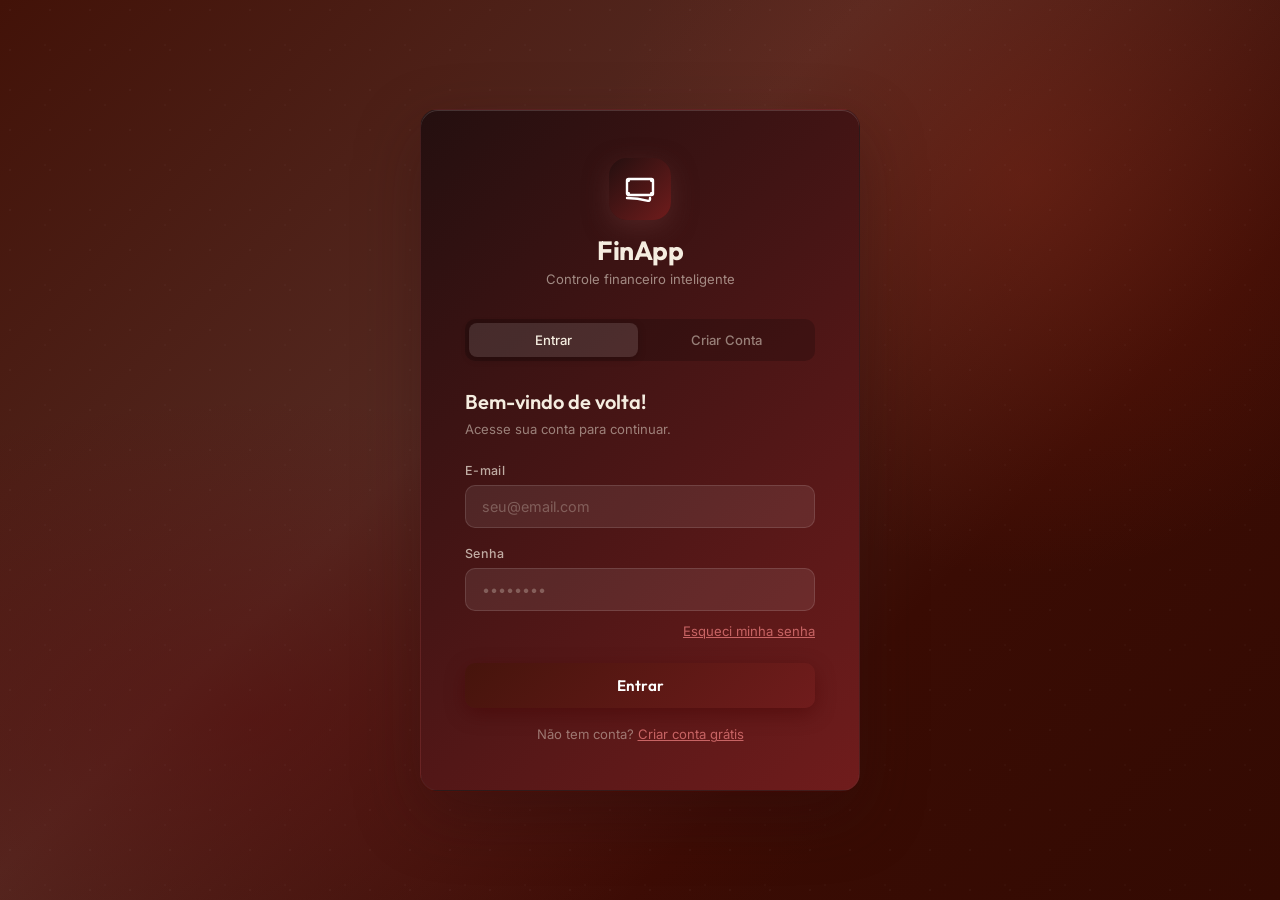
==== index.html @ e42368b8 "primeiro commit" ====
<!DOCTYPE html>
<html lang="pt-BR">
<head>
  <meta charset="UTF-8" />
  <meta name="viewport" content="width=device-width, initial-scale=1.0" />
  <title>FinApp | Entrar</title>
  <meta name="description" content="Gerencie suas finanças pessoais com facilidade. Faça login ou crie sua conta no FinApp." />
  <link rel="shortcut icon" href="favicon-16x16.png" type="image/x-icon">
  <link rel="stylesheet" href="css/auth.css" />
</head>
<body>

<div class="auth-bg"></div>

<div class="auth-wrapper">
  <div class="auth-card">

    <!-- Logo -->
    <div class="auth-logo">
      <div class="auth-logo-icon">
        <svg xmlns="http://www.w3.org/2000/svg" fill="none" viewBox="0 0 24 24" stroke-width="1.8" stroke="currentColor">
          <path stroke-linecap="round" stroke-linejoin="round"
            d="M2.25 18.75a60.07 60.07 0 0 1 15.797 2.101c.727.198 1.453-.342 1.453-1.096V18.75M3.75 4.5v.75A.75.75 0 0 1 3 6h-.75m0 0v-.375c0-.621.504-1.125 1.125-1.125H20.25M2.25 6v9m18-10.5v.75c0 .414.336.75.75.75h.75m-1.5-1.5h.375c.621 0 1.125.504 1.125 1.125v9.75c0 .621-.504 1.125-1.125 1.125h-.375m1.5-1.5H21a.75.75 0 0 0-.75.75v.75m0 0H3.75m0 0h-.375a1.125 1.125 0 0 1-1.125-1.125V15m1.5 1.5v-.75A.75.75 0 0 0 3 15h-.75" />
        </svg>
      </div>
      <h1>FinApp</h1>
      <p>Controle financeiro inteligente</p>
    </div>

    <!-- Tabs Login / Cadastro -->
    <div class="auth-tabs" id="authTabs">
      <button class="auth-tab-btn active" id="tabLogin" onclick="switchTab('login')">Entrar</button>
      <button class="auth-tab-btn" id="tabSignup" onclick="switchTab('signup')">Criar Conta</button>
    </div>

    <!-- Alert global -->
    <div class="alert-msg" id="alertMsg"></div>

    <!-- ============ VIEW: LOGIN ============ -->
    <div class="auth-view active" id="viewLogin">
      <h2>Bem-vindo de volta!</h2>
      <p class="subtitle">Acesse sua conta para continuar.</p>

      <form id="formLogin" novalidate>
        <div class="form-group">
          <label for="loginEmail">E-mail</label>
          <input class="form-input" type="email" id="loginEmail" placeholder="seu@email.com" autocomplete="email" required />
        </div>
        <div class="form-group">
          <label for="loginPassword">Senha</label>
          <input class="form-input" type="password" id="loginPassword" placeholder="••••••••" autocomplete="current-password" required />
        </div>

        <div class="form-footer" style="text-align:right; margin-top:-6px; margin-bottom:18px;">
          <button type="button" class="btn-link" onclick="switchTab('reset')">Esqueci minha senha</button>
        </div>

        <button class="btn-primary" type="submit" id="btnLogin">Entrar</button>
      </form>

      <div class="form-footer">
        Não tem conta?
        <button class="btn-link" onclick="switchTab('signup')">Criar conta grátis</button>
      </div>
    </div>

    <!-- ============ VIEW: CADASTRO ============ -->
    <div class="auth-view" id="viewSignup">
      <h2>Criar conta</h2>
      <p class="subtitle">Preencha os dados abaixo para começar.</p>

      <form id="formSignup" novalidate>
        <div class="form-group">
          <label for="signupName">Nome completo</label>
          <input class="form-input" type="text" id="signupName" placeholder="Pedro Leitão" autocomplete="name" required />
        </div>
        <div class="form-group">
          <label for="signupEmail">E-mail</label>
          <input class="form-input" type="email" id="signupEmail" placeholder="seu@email.com" autocomplete="email" required />
        </div>
        <div class="form-group">
          <label for="signupPassword">Senha</label>
          <input class="form-input" type="password" id="signupPassword" placeholder="Mínimo 6 caracteres" autocomplete="new-password" required />
          <div class="pwd-strength" id="pwdStrength">
            <div class="pwd-strength-bar"><div class="pwd-strength-fill" id="pwdFill"></div></div>
            <div class="pwd-strength-label" id="pwdLabel"></div>
          </div>
        </div>
        <div class="form-group">
          <label for="signupConfirm">Confirmar senha</label>
          <input class="form-input" type="password" id="signupConfirm" placeholder="Repita a senha" autocomplete="new-password" required />
        </div>

        <button class="btn-primary" type="submit" id="btnSignup">Criar conta</button>
      </form>

      <div class="form-footer">
        Já tem conta?
        <button class="btn-link" onclick="switchTab('login')">Entrar</button>
      </div>
    </div>

    <!-- ============ VIEW: RESET DE SENHA ============ -->
    <div class="auth-view" id="viewReset">
      <h2>Redefinir senha</h2>
      <p class="subtitle">Digite seu e-mail e enviaremos um link para criar uma nova senha.</p>

      <form id="formReset" novalidate>
        <div class="form-group">
          <label for="resetEmail">E-mail</label>
          <input class="form-input" type="email" id="resetEmail" placeholder="seu@email.com" autocomplete="email" required />
        </div>
        <button class="btn-primary" type="submit" id="btnReset">Enviar link de redefinição</button>
      </form>

      <div class="form-footer" style="margin-top:20px;">
        <button class="btn-link" onclick="switchTab('login')">← Voltar para login</button>
      </div>
    </div>

    <!-- ============ VIEW: NOVA SENHA (vindo do link do e-mail) ============ -->
    <div class="auth-view" id="viewNewPwd">
      <h2>Nova senha</h2>
      <p class="subtitle">Digite e confirme sua nova senha.</p>

      <form id="formNewPwd" novalidate>
        <div class="form-group">
          <label for="newPwd">Nova senha</label>
          <input class="form-input" type="password" id="newPwd" placeholder="Mínimo 6 caracteres" required />
          <div class="pwd-strength" id="pwdStrength2">
            <div class="pwd-strength-bar"><div class="pwd-strength-fill" id="pwdFill2"></div></div>
            <div class="pwd-strength-label" id="pwdLabel2"></div>
          </div>
        </div>
        <div class="form-group">
          <label for="newPwdConfirm">Confirmar nova senha</label>
          <input class="form-input" type="password" id="newPwdConfirm" placeholder="Repita a nova senha" required />
        </div>
        <button class="btn-primary" type="submit" id="btnNewPwd">Salvar nova senha</button>
      </form>
    </div>

  </div><!-- /auth-card -->
</div><!-- /auth-wrapper -->

<script type="module" src="js/auth.js"></script>

</body>
</html>
---- css/auth.css ----
/* ============================================================
   AUTH.CSS — Estilos da tela de autenticação
   ============================================================ */

@import url('https://fonts.googleapis.com/css2?family=Outfit:wght@300;400;500;600;700;800&family=Inter:wght@300;400;500;600&display=swap');

/* ---------- Reset & Base ---------- */
*, *::before, *::after { box-sizing: border-box; margin: 0; padding: 0; }

:root {
  --brown-dark:   #46140c;
  --brown-mid:    #7e2715;
  --brown-light:  #aa4f3c;
  --cream:        #f5ede0;
  --cream-dark:   #ecdcc8;
  --entrada:      #27ae60;
  --saida:        #e74c3c;
  --text-dark:    #1a0f08;
  --text-muted:   #7a5c44;
  --white:        #ffffff;
  --accent:          #240f0f;
  --accent-hover:    #701c1c;
  --shadow:       0 24px 64px rgba(44, 14, 14, 0.35);
  --radius:       18px;
  --radius-sm:    10px;
  --transition:   0.3s cubic-bezier(0.4, 0, 0.2, 1);
}

html, body {
  width: 100%; height: 100%;
  font-family: 'Inter', sans-serif;
  background: var(--brown-dark);
  color: var(--text-dark);
  overflow: hidden;
}

/* ---------- Background ---------- */
.auth-bg {
  position: fixed; inset: 0;
  background:
    radial-gradient(ellipse 80% 60% at 20% 80%, rgba(87, 12, 12, 0.55) 0%, transparent 60%),
    radial-gradient(ellipse 60% 80% at 80% 20%, rgba(146, 40, 21, 0.35) 0%, transparent 55%),
    linear-gradient(135deg, #421208 0%, #552a22 40%, #3a0c04 70%, #330a02 100%);
  z-index: 0;
}

.auth-bg::before {
  content: '';
  position: absolute; inset: 0;
  background-image:
    radial-gradient(circle at 25% 25%, rgba(255,255,255,0.03) 1px, transparent 1px),
    radial-gradient(circle at 75% 75%, rgba(255,255,255,0.02) 1px, transparent 1px);
  background-size: 40px 40px, 60px 60px;
}

/* ---------- Container Central ---------- */
.auth-wrapper {
  position: relative; z-index: 1;
  display: flex; align-items: center; justify-content: center;
  width: 100%; height: 100%;
  padding: 24px;
}

.auth-card {
  width: 100%; max-width: 440px;
  background: linear-gradient(135deg, var(--accent), var(--accent-hover));
  backdrop-filter: blur(32px) saturate(1.6);
  -webkit-backdrop-filter: blur(32px) saturate(1.6);
  border: 1px solid rgba(80, 80, 80, 0.15);
  border-radius: var(--radius);
  box-shadow: var(--shadow), inset 0 1px 0 rgba(255,255,255,0.15);
  padding: 48px 44px;
  animation: cardIn 0.6s cubic-bezier(0.34,1.56,0.64,1) both;
}

@keyframes cardIn {
  from { opacity:0; transform: translateY(32px) scale(0.96); }
  to   { opacity:1; transform: translateY(0) scale(1); }
}

/* ---------- Logo ---------- */
.auth-logo {
  text-align: center; margin-bottom: 32px;
}
.auth-logo-icon {
  width: 62px; height: 62px;
  background: linear-gradient(135deg, var(--accent), var(--accent-hover));
  border-radius: 18px;
  display: flex; align-items: center; justify-content: center;
  margin: 0 auto 14px;
  box-shadow: 0 8px 24px rgba(100, 50, 50, 0.5);
}
.auth-logo-icon svg { width: 32px; height: 32px; color: var(--white); }
.auth-logo h1 {
  font-family: 'Outfit', sans-serif;
  font-size: 1.65rem; font-weight: 700;
  color: var(--cream);
  letter-spacing: -0.5px;
}
.auth-logo p {
  font-size: 0.82rem; color: rgba(245,237,224,0.55);
  margin-top: 4px;
}

/* ---------- Tabs de view ---------- */
.auth-tabs {
  display: flex; gap: 4px;
  background: rgba(0,0,0,0.2);
  border-radius: var(--radius-sm);
  padding: 4px;
  margin-bottom: 28px;
}
.auth-tab-btn {
  flex: 1; padding: 9px;
  background: transparent; border: none;
  border-radius: 8px;
  font-family: 'Inter', sans-serif;
  font-size: 0.82rem; font-weight: 500;
  color: rgba(245,237,224,0.5);
  cursor: pointer;
  transition: var(--transition);
}
.auth-tab-btn.active {
  background: rgba(255,255,255,0.12);
  color: var(--cream);
  box-shadow: 0 2px 8px rgba(0,0,0,0.2);
}

/* ---------- Views ---------- */
.auth-view { display: none; animation: fadeSlide 0.35s ease both; }
.auth-view.active { display: block; }

@keyframes fadeSlide {
  from { opacity: 0; transform: translateX(10px); }
  to   { opacity: 1; transform: translateX(0); }
}

.auth-view h2 {
  font-family: 'Outfit', sans-serif;
  font-size: 1.25rem; font-weight: 600;
  color: var(--cream);
  margin-bottom: 6px;
}
.auth-view .subtitle {
  font-size: 0.82rem; color: rgba(245,237,224,0.5);
  margin-bottom: 24px; line-height: 1.5;
}

/* ---------- Form Groups ---------- */
.form-group { margin-bottom: 18px; }
.form-group label {
  display: block;
  font-size: 0.78rem; font-weight: 500;
  color: rgba(245,237,224,0.7);
  margin-bottom: 7px;
  letter-spacing: 0.3px;
}

.form-input {
  width: 100%;
  padding: 12px 16px;
  background: rgba(255,255,255,0.08);
  border: 1px solid rgba(255,255,255,0.12);
  border-radius: var(--radius-sm);
  font-family: 'Inter', sans-serif;
  font-size: 0.9rem;
  color: var(--cream);
  outline: none;
  transition: var(--transition);
}
.form-input::placeholder { color: rgba(245,237,224,0.28); }
.form-input:focus {
  border-color: rgba(196,168,130,0.6);
  background: rgba(255,255,255,0.13);
  box-shadow: 0 0 0 3px rgba(200, 130, 130, 0.15);
}

/* ---------- Botões ---------- */
.btn-primary {
  width: 100%; padding: 13px;
  background: linear-gradient(135deg, var(--brown-dark), var(--accent-hover));
  border: none; border-radius: var(--radius-sm);
  font-family: 'Outfit', sans-serif;
  font-size: 0.95rem; font-weight: 600;
  color: var(--white);
  cursor: pointer;
  transition: var(--transition);
  box-shadow: 0 6px 20px rgba(67, 3, 3, 0.45);
  margin-top: 6px;
}
.btn-primary:hover {
  transform: translateY(-2px);
  box-shadow: 0 10px 28px rgba(110, 50, 50, 0.5);
  filter: brightness(1.1);
}
.btn-primary:active { transform: translateY(0); }
.btn-primary:disabled {
  opacity: 0.55; cursor: not-allowed;
  transform: none; filter: none;
}

.btn-link {
  background: none; border: none;
  color: rgb(200, 100, 100);
  font-family: 'Inter', sans-serif;
  font-size: 0.82rem; cursor: pointer;
  text-decoration: underline;
  padding: 0; transition: color var(--transition);
}
.btn-link:hover { color: var(--brown-light); }

/* ---------- Extras ---------- */
.form-footer {
  text-align: center; margin-top: 18px;
  font-size: 0.82rem;
  color: rgba(245,237,224,0.45);
}

.alert-msg {
  padding: 11px 16px;
  border-radius: var(--radius-sm);
  font-size: 0.82rem;
  margin-bottom: 18px;
  display: none;
  animation: fadeSlide 0.3s ease;
}
.alert-msg.success {
  display: block;
  background: rgba(39,174,96,0.18);
  border: 1px solid rgba(39,174,96,0.35);
  color: #6ee099;
}
.alert-msg.error {
  display: block;
  background: rgba(231,76,60,0.18);
  border: 1px solid rgba(231,76,60,0.35);
  color: #f1948a;
}
.alert-msg.info {
  display: block;
  background: rgba(196,168,130,0.18);
  border: 1px solid rgba(196,168,130,0.3);
  color: var(--brown-light);
}

.divider {
  display: flex; align-items: center; gap: 12px;
  margin: 20px 0;
  color: rgba(245,237,224,0.25); font-size: 0.75rem;
}
.divider::before, .divider::after {
  content: ''; flex: 1;
  height: 1px; background: rgba(255,255,255,0.1);
}

/* ---------- Loading spinner ---------- */
.spinner {
  width: 18px; height: 18px;
  border: 2px solid rgba(255,255,255,0.3);
  border-top-color: #fff;
  border-radius: 50%;
  display: inline-block;
  animation: spin 0.7s linear infinite;
  vertical-align: middle; margin-right: 8px;
}
@keyframes spin { to { transform: rotate(360deg); } }

/* ---------- Password strength ---------- */
.pwd-strength { margin-top: 8px; }
.pwd-strength-bar {
  height: 3px; border-radius: 2px;
  background: rgba(255,255,255,0.1);
  overflow: hidden;
}
.pwd-strength-fill {
  height: 100%; border-radius: 2px;
  transition: width 0.4s ease, background 0.4s ease;
  width: 0%;
}
.pwd-strength-label {
  font-size: 0.73rem; margin-top: 4px;
  color: rgba(245,237,224,0.4);
}
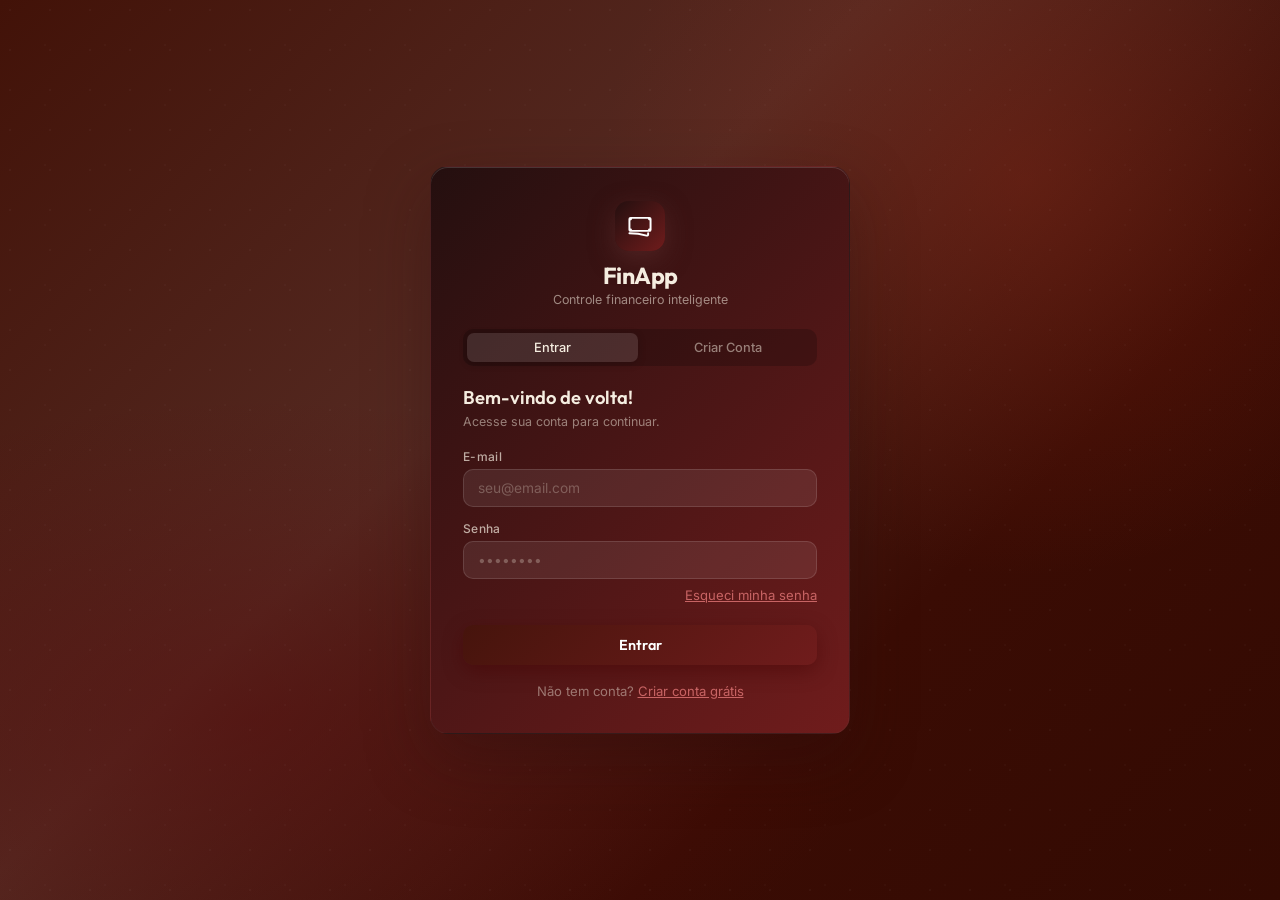
==== commit aa58632a: "chore: otimização do Bootstrap e adição de comentários em todos os arquivos" ====
--- a/index.html
+++ b/index.html
@@ -6,16 +6,21 @@
   <title>FinApp | Entrar</title>
   <meta name="description" content="Gerencie suas finanças pessoais com facilidade. Faça login ou crie sua conta no FinApp." />
   <link rel="shortcut icon" href="favicon-16x16.png" type="image/x-icon">
+  <!-- Folha de estilo visual exclusiva da tela de autenticação -->
   <link rel="stylesheet" href="css/auth.css" />
 </head>
 <body>
 
+<!-- Efeito de fundo decorativo com gradientes radiais -->
 <div class="auth-bg"></div>
 
+<!-- Container centralizado que envolve o card -->
 <div class="auth-wrapper">
   <div class="auth-card">
 
-    <!-- Logo -->
+    <!-- ============================================================
+         1. CABEÇALHO / LOGO DO APLICATIVO
+         ============================================================ -->
     <div class="auth-logo">
       <div class="auth-logo-icon">
         <svg xmlns="http://www.w3.org/2000/svg" fill="none" viewBox="0 0 24 24" stroke-width="1.8" stroke="currentColor">
@@ -27,16 +32,20 @@
       <p>Controle financeiro inteligente</p>
     </div>
 
-    <!-- Tabs Login / Cadastro -->
+    <!-- ============================================================
+         2. ABAS DE NAVEGAÇÃO: ENTRAR / CRIAR CONTA
+         ============================================================ -->
     <div class="auth-tabs" id="authTabs">
       <button class="auth-tab-btn active" id="tabLogin" onclick="switchTab('login')">Entrar</button>
       <button class="auth-tab-btn" id="tabSignup" onclick="switchTab('signup')">Criar Conta</button>
     </div>
 
-    <!-- Alert global -->
+    <!-- Mensagens globais de feedback (Erro, Sucesso, Info) -->
     <div class="alert-msg" id="alertMsg"></div>
 
-    <!-- ============ VIEW: LOGIN ============ -->
+    <!-- ============================================================
+         3. VIEW: FORMULÁRIO DE LOGIN
+         ============================================================ -->
     <div class="auth-view active" id="viewLogin">
       <h2>Bem-vindo de volta!</h2>
       <p class="subtitle">Acesse sua conta para continuar.</p>
@@ -64,7 +73,9 @@
       </div>
     </div>
 
-    <!-- ============ VIEW: CADASTRO ============ -->
+    <!-- ============================================================
+         4. VIEW: FORMULÁRIO DE CADASTRO
+         ============================================================ -->
     <div class="auth-view" id="viewSignup">
       <h2>Criar conta</h2>
       <p class="subtitle">Preencha os dados abaixo para começar.</p>
@@ -81,6 +92,7 @@
         <div class="form-group">
           <label for="signupPassword">Senha</label>
           <input class="form-input" type="password" id="signupPassword" placeholder="Mínimo 6 caracteres" autocomplete="new-password" required />
+          <!-- Barra de força da senha em tempo real -->
           <div class="pwd-strength" id="pwdStrength">
             <div class="pwd-strength-bar"><div class="pwd-strength-fill" id="pwdFill"></div></div>
             <div class="pwd-strength-label" id="pwdLabel"></div>
@@ -100,7 +112,9 @@
       </div>
     </div>
 
-    <!-- ============ VIEW: RESET DE SENHA ============ -->
+    <!-- ============================================================
+         5. VIEW: RECUPERAÇÃO DE SENHA (Enviar e-mail)
+         ============================================================ -->
     <div class="auth-view" id="viewReset">
       <h2>Redefinir senha</h2>
       <p class="subtitle">Digite seu e-mail e enviaremos um link para criar uma nova senha.</p>
@@ -118,7 +132,9 @@
       </div>
     </div>
 
-    <!-- ============ VIEW: NOVA SENHA (vindo do link do e-mail) ============ -->
+    <!-- ============================================================
+         6. VIEW: NOVA SENHA (Redefinição final após link de e-mail)
+         ============================================================ -->
     <div class="auth-view" id="viewNewPwd">
       <h2>Nova senha</h2>
       <p class="subtitle">Digite e confirme sua nova senha.</p>
@@ -127,6 +143,7 @@
         <div class="form-group">
           <label for="newPwd">Nova senha</label>
           <input class="form-input" type="password" id="newPwd" placeholder="Mínimo 6 caracteres" required />
+          <!-- Barra de força da nova senha -->
           <div class="pwd-strength" id="pwdStrength2">
             <div class="pwd-strength-bar"><div class="pwd-strength-fill" id="pwdFill2"></div></div>
             <div class="pwd-strength-label" id="pwdLabel2"></div>
@@ -143,6 +160,7 @@
   </div><!-- /auth-card -->
 </div><!-- /auth-wrapper -->
 
+<!-- Módulo de autenticação JavaScript -->
 <script type="module" src="js/auth.js"></script>
 
 </body>
--- a/css/auth.css
+++ b/css/auth.css
@@ -1,40 +1,55 @@
 /* ============================================================
-   AUTH.CSS — Estilos da tela de autenticação
-   ============================================================ */
-
+   AUTH.CSS — Estilos Visuais da Tela de Autenticação (FinApp)
+   ------------------------------------------------------------
+   Contém:
+   1. Tipografia e Paleta de Cores (CSS Custom Properties)
+   2. Fundo decorativo em camadas (Gradientes e Padrão de Pontos)
+   3. Container e Card Glassmorphism com animações de entrada
+   4. Logo e Abas de Navegação (Login/Cadastro)
+   5. Campos de Formulário e Efeitos de Foco
+   6. Botões, Links e Alertas de Feedback
+   7. Medidor de Força da Senha e Spinner de Carregamento
+   8. Regras de Responsividade para Telas Pequenas
+   ============================================================ */
+
+/* Importação das fontes modernas do Google Fonts */
 @import url('https://fonts.googleapis.com/css2?family=Outfit:wght@300;400;500;600;700;800&family=Inter:wght@300;400;500;600&display=swap');
 
-/* ---------- Reset & Base ---------- */
+/* ============================================================
+   1. RESET & VARIÁVEIS GLOBAIS
+   ============================================================ */
 *, *::before, *::after { box-sizing: border-box; margin: 0; padding: 0; }
 
 :root {
-  --brown-dark:   #46140c;
-  --brown-mid:    #7e2715;
-  --brown-light:  #aa4f3c;
-  --cream:        #f5ede0;
-  --cream-dark:   #ecdcc8;
-  --entrada:      #27ae60;
-  --saida:        #e74c3c;
-  --text-dark:    #1a0f08;
-  --text-muted:   #7a5c44;
-  --white:        #ffffff;
-  --accent:          #240f0f;
-  --accent-hover:    #701c1c;
-  --shadow:       0 24px 64px rgba(44, 14, 14, 0.35);
-  --radius:       18px;
-  --radius-sm:    10px;
-  --transition:   0.3s cubic-bezier(0.4, 0, 0.2, 1);
+  --brown-dark:   #46140c;   /* Tom de marrom escuro para o fundo base */
+  --brown-mid:    #7e2715;   /* Tom intermediário para gradientes */
+  --brown-light:  #aa4f3c;   /* Tom claro para detalhes */
+  --cream:        #f5ede0;   /* Tom creme para textos claros */
+  --cream-dark:   #ecdcc8;   /* Variação de creme para contrastes */
+  --entrada:      #27ae60;   /* Verde para receitas/entradas e estados positivos */
+  --saida:        #e74c3c;   /* Vermelho para despesas/saídas e estados de erro */
+  --text-dark:    #1a0f08;   /* Cor de texto escuro */
+  --text-muted:   #7a5c44;   /* Texto secundário/suave */
+  --white:        #ffffff;   /* Branco puro */
+  --accent:       #240f0f;   /* Destaque escuro da marca */
+  --accent-hover: #701c1c;   /* Destaque avermelhado para hover e gradientes */
+  --shadow:       0 24px 64px rgba(44, 14, 14, 0.35); /* Sombra elegante do card */
+  --radius:       18px;      /* Raio de borda arredondada padrão */
+  --radius-sm:    10px;      /* Raio de borda para inputs e botões */
+  --transition:   0.3s cubic-bezier(0.4, 0, 0.2, 1);  /* Transição suave padrão */
 }
 
 html, body {
-  width: 100%; height: 100%;
+  min-height: 100%;
   font-family: 'Inter', sans-serif;
   background: var(--brown-dark);
   color: var(--text-dark);
-  overflow: hidden;
-}
-
-/* ---------- Background ---------- */
+  overflow-x: hidden;
+}
+
+/* ============================================================
+   2. PLANO DE FUNDO DECORATIVO
+   ============================================================ */
 .auth-bg {
   position: fixed; inset: 0;
   background:
@@ -44,6 +59,7 @@
   z-index: 0;
 }
 
+/* Textura sutil de micro-pontos sobre o gradiente */
 .auth-bg::before {
   content: '';
   position: absolute; inset: 0;
@@ -53,69 +69,76 @@
   background-size: 40px 40px, 60px 60px;
 }
 
-/* ---------- Container Central ---------- */
+/* ============================================================
+   3. CONTAINER CENTRAL & CARD GLASSMORPHISM
+   ============================================================ */
 .auth-wrapper {
   position: relative; z-index: 1;
   display: flex; align-items: center; justify-content: center;
-  width: 100%; height: 100%;
-  padding: 24px;
+  width: 100%; min-height: 100vh;
+  padding: 32px 16px;
 }
 
 .auth-card {
-  width: 100%; max-width: 440px;
+  width: 100%; max-width: 420px;
   background: linear-gradient(135deg, var(--accent), var(--accent-hover));
   backdrop-filter: blur(32px) saturate(1.6);
   -webkit-backdrop-filter: blur(32px) saturate(1.6);
   border: 1px solid rgba(80, 80, 80, 0.15);
   border-radius: var(--radius);
   box-shadow: var(--shadow), inset 0 1px 0 rgba(255,255,255,0.15);
-  padding: 48px 44px;
+  padding: 34px 32px;
   animation: cardIn 0.6s cubic-bezier(0.34,1.56,0.64,1) both;
 }
 
+/* Animação suave de subida ao carregar a página */
 @keyframes cardIn {
   from { opacity:0; transform: translateY(32px) scale(0.96); }
   to   { opacity:1; transform: translateY(0) scale(1); }
 }
 
-/* ---------- Logo ---------- */
+/* ============================================================
+   4. CABEÇALHO / LOGO DA MARCA
+   ============================================================ */
 .auth-logo {
-  text-align: center; margin-bottom: 32px;
+  text-align: center; margin-bottom: 22px;
 }
 .auth-logo-icon {
-  width: 62px; height: 62px;
+  width: 50px; height: 50px;
   background: linear-gradient(135deg, var(--accent), var(--accent-hover));
-  border-radius: 18px;
+  border-radius: 14px;
   display: flex; align-items: center; justify-content: center;
-  margin: 0 auto 14px;
+  margin: 0 auto 10px;
   box-shadow: 0 8px 24px rgba(100, 50, 50, 0.5);
 }
-.auth-logo-icon svg { width: 32px; height: 32px; color: var(--white); }
+.auth-logo-icon svg { width: 26px; height: 26px; color: var(--white); }
 .auth-logo h1 {
   font-family: 'Outfit', sans-serif;
-  font-size: 1.65rem; font-weight: 700;
+  font-size: 1.45rem; font-weight: 700;
   color: var(--cream);
   letter-spacing: -0.5px;
 }
 .auth-logo p {
-  font-size: 0.82rem; color: rgba(245,237,224,0.55);
-  margin-top: 4px;
-}
-
-/* ---------- Tabs de view ---------- */
+  font-size: 0.78rem; color: rgba(245,237,224,0.55);
+  margin-top: 2px;
+}
+
+/* ============================================================
+   5. ABAS DE ALTERNÂNCIA (Login / Cadastro)
+   ============================================================ */
 .auth-tabs {
   display: flex; gap: 4px;
   background: rgba(0,0,0,0.2);
   border-radius: var(--radius-sm);
   padding: 4px;
-  margin-bottom: 28px;
+  margin-bottom: 20px;
 }
 .auth-tab-btn {
-  flex: 1; padding: 9px;
+  flex: 1; padding: 7px 10px;
   background: transparent; border: none;
-  border-radius: 8px;
+  border-radius: 7px;
   font-family: 'Inter', sans-serif;
-  font-size: 0.82rem; font-weight: 500;
+  font-size: 0.8rem; font-weight: 500;
   color: rgba(245,237,224,0.5);
   cursor: pointer;
   transition: var(--transition);
@@ -126,7 +149,9 @@
   box-shadow: 0 2px 8px rgba(0,0,0,0.2);
 }
 
-/* ---------- Views ---------- */
+/* ============================================================
+   6. SEÇÕES / VIEWS (Alternadas via JavaScript)
+   ============================================================ */
 .auth-view { display: none; animation: fadeSlide 0.35s ease both; }
 .auth-view.active { display: block; }
 
@@ -137,33 +162,35 @@
 
 .auth-view h2 {
   font-family: 'Outfit', sans-serif;
-  font-size: 1.25rem; font-weight: 600;
+  font-size: 1.15rem; font-weight: 600;
   color: var(--cream);
-  margin-bottom: 6px;
+  margin-bottom: 4px;
 }
 .auth-view .subtitle {
-  font-size: 0.82rem; color: rgba(245,237,224,0.5);
-  margin-bottom: 24px; line-height: 1.5;
-}
-
-/* ---------- Form Groups ---------- */
-.form-group { margin-bottom: 18px; }
+  font-size: 0.78rem; color: rgba(245,237,224,0.5);
+  margin-bottom: 18px; line-height: 1.4;
+}
+
+/* ============================================================
+   7. CAMPOS DE FORMULÁRIO (Labels, Inputs e Foco)
+   ============================================================ */
+.form-group { margin-bottom: 14px; }
 .form-group label {
   display: block;
-  font-size: 0.78rem; font-weight: 500;
+  font-size: 0.75rem; font-weight: 500;
   color: rgba(245,237,224,0.7);
-  margin-bottom: 7px;
+  margin-bottom: 5px;
   letter-spacing: 0.3px;
 }
 
 .form-input {
   width: 100%;
-  padding: 12px 16px;
+  padding: 10px 14px;
   background: rgba(255,255,255,0.08);
   border: 1px solid rgba(255,255,255,0.12);
   border-radius: var(--radius-sm);
   font-family: 'Inter', sans-serif;
-  font-size: 0.9rem;
+  font-size: 0.86rem;
   color: var(--cream);
   outline: none;
   transition: var(--transition);
@@ -175,18 +202,20 @@
   box-shadow: 0 0 0 3px rgba(200, 130, 130, 0.15);
 }
 
-/* ---------- Botões ---------- */
+/* ============================================================
+   8. BOTÕES E LINKS
+   ============================================================ */
 .btn-primary {
-  width: 100%; padding: 13px;
+  width: 100%; padding: 11px;
   background: linear-gradient(135deg, var(--brown-dark), var(--accent-hover));
   border: none; border-radius: var(--radius-sm);
   font-family: 'Outfit', sans-serif;
-  font-size: 0.95rem; font-weight: 600;
+  font-size: 0.9rem; font-weight: 600;
   color: var(--white);
   cursor: pointer;
   transition: var(--transition);
   box-shadow: 0 6px 20px rgba(67, 3, 3, 0.45);
-  margin-top: 6px;
+  margin-top: 4px;
 }
 .btn-primary:hover {
   transform: translateY(-2px);
@@ -209,13 +238,15 @@
 }
 .btn-link:hover { color: var(--brown-light); }
 
-/* ---------- Extras ---------- */
 .form-footer {
   text-align: center; margin-top: 18px;
   font-size: 0.82rem;
   color: rgba(245,237,224,0.45);
 }
 
+/* ============================================================
+   9. MENSAGENS DE FEEDBACK / ALERTAS
+   ============================================================ */
 .alert-msg {
   padding: 11px 16px;
   border-radius: var(--radius-sm);
@@ -253,7 +284,9 @@
   height: 1px; background: rgba(255,255,255,0.1);
 }
 
-/* ---------- Loading spinner ---------- */
+/* ============================================================
+   10. SPINNER DE CARREGAMENTO & MEDIDOR DE SENHA
+   ============================================================ */
 .spinner {
   width: 18px; height: 18px;
   border: 2px solid rgba(255,255,255,0.3);
@@ -265,7 +298,6 @@
 }
 @keyframes spin { to { transform: rotate(360deg); } }
 
-/* ---------- Password strength ---------- */
 .pwd-strength { margin-top: 8px; }
 .pwd-strength-bar {
   height: 3px; border-radius: 2px;
@@ -281,3 +313,21 @@
   font-size: 0.73rem; margin-top: 4px;
   color: rgba(245,237,224,0.4);
 }
+
+/* ============================================================
+   11. RESPONSIVIDADE (Celulares e Viewports Baixos)
+   ============================================================ */
+@media (max-width: 480px) {
+  .auth-wrapper { padding: 20px 14px; }
+  .auth-card { padding: 26px 20px; }
+  .auth-logo-icon { width: 44px; height: 44px; }
+  .auth-logo h1 { font-size: 1.3rem; }
+}
+
+@media (max-height: 640px) {
+  .auth-wrapper { padding: 16px 12px; }
+  .auth-card { padding: 22px 18px; }
+  .auth-logo { margin-bottom: 14px; }
+  .auth-tabs { margin-bottom: 14px; }
+  .form-group { margin-bottom: 10px; }
+}
